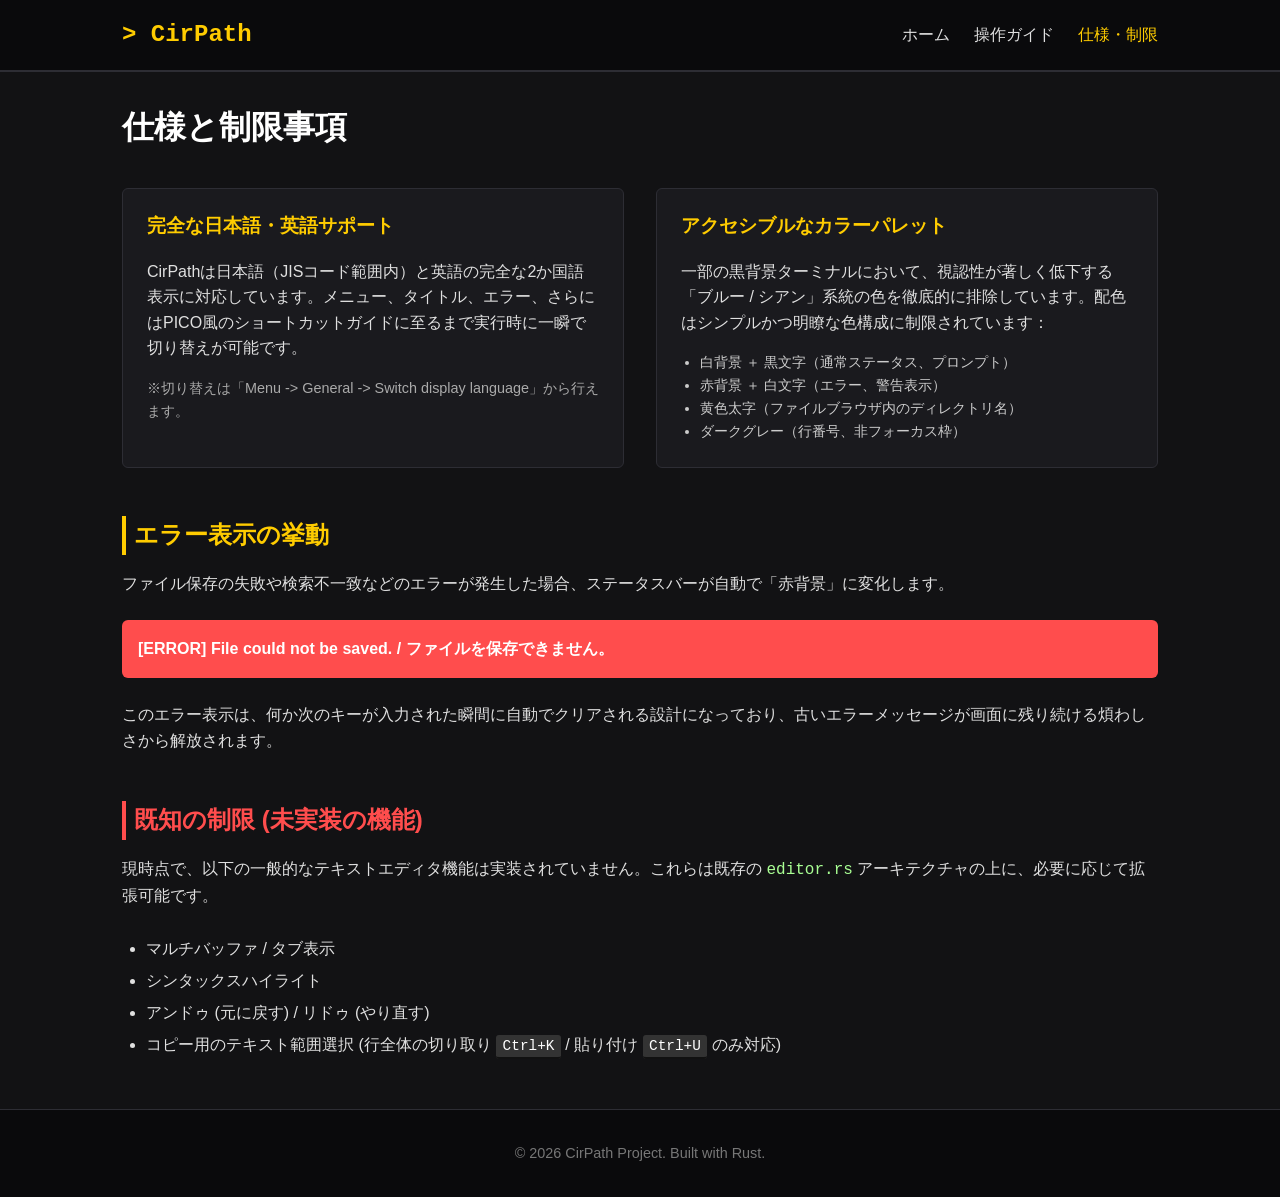
==== docs/about.html @ 422ebf49 "Add about page and refactor docs layout Add a new docs/about.html that documents specifications and " ====
<!doctype html>
<html lang="ja">
    <head>
        <meta charset="UTF-8" />
        <meta name="viewport" content="width=device-width, initial-scale=1.0" />
        <title>仕様・制限 - CirPath</title>
        <link rel="stylesheet" href="style.css" />
    </head>
    <body>
        <header>
            <div class="nav-container">
                <a href="index.html" class="logo">> CirPath</a>
                <nav>
                    <ul>
                        <li><a href="index.html">ホーム</a></li>
                        <li><a href="docs.html">操作ガイド</a></li>
                        <li>
                            <a href="about.html" class="active">仕様・制限</a>
                        </li>
                    </ul>
                </nav>
            </div>
        </header>

        <main>
            <h1
                style="
                    margin-bottom: 2rem;
                    font-family: var(--font-mono);
                    color: var(--text-light);
                "
            >
                仕様と制限事項
            </h1>

            <div class="grid">
                <div class="card">
                    <h3>完全な日本語・英語サポート</h3>
                    <p>
                        CirPathは日本語（JISコード範囲内）と英語の完全な2か国語表示に対応しています。メニュー、タイトル、エラー、さらにはPICO風のショートカットガイドに至るまで実行時に一瞬で切り替えが可能です。
                    </p>
                    <p style="margin-top: 1rem; font-size: 0.9rem; color: #aaa">
                        ※切り替えは「Menu -> General -> Switch display
                        language」から行えます。
                    </p>
                </div>

                <div class="card">
                    <h3>アクセシブルなカラーパレット</h3>
                    <p>
                        一部の黒背景ターミナルにおいて、視認性が著しく低下する「ブルー
                        /
                        シアン」系統の色を徹底的に排除しています。配色はシンプルかつ明瞭な色構成に制限されています：
                    </p>
                    <ul
                        style="
                            margin-top: 1rem;
                            padding-left: 1.2rem;
                            font-size: 0.9rem;
                            color: #ccc;
                        "
                    >
                        <li>白背景 ＋ 黒文字（通常ステータス、プロンプト）</li>
                        <li>赤背景 ＋ 白文字（エラー、警告表示）</li>
                        <li>黄色太字（ファイルブラウザ内のディレクトリ名）</li>
                        <li>ダークグレー（行番号、非フォーカス枠）</li>
                    </ul>
                </div>
            </div>

            <section style="margin-bottom: 3rem">
                <h2
                    style="
                        color: var(--accent-yellow);
                        margin-bottom: 1rem;
                        border-left: 4px solid var(--accent-yellow);
                        padding-left: 0.5rem;
                    "
                >
                    エラー表示の挙動
                </h2>
                <p>
                    ファイル保存の失敗や検索不一致などのエラーが発生した場合、ステータスバーが自動で「赤背景」に変化します。
                </p>
                <div class="error-callout">
                    [ERROR] File could not be saved. /
                    ファイルを保存できません。
                </div>
                <p>
                    このエラー表示は、何か次のキーが入力された瞬間に自動でクリアされる設計になっており、古いエラーメッセージが画面に残り続ける煩わしさから解放されます。
                </p>
            </section>

            <section style="margin-bottom: 3rem">
                <h2
                    style="
                        color: var(--accent-red);
                        margin-bottom: 1rem;
                        border-left: 4px solid var(--accent-red);
                        padding-left: 0.5rem;
                    "
                >
                    既知の制限 (未実装の機能)
                </h2>
                <p>
                    現時点で、以下の一般的なテキストエディタ機能は実装されていません。これらは既存の
                    <code>editor.rs</code>
                    アーキテクチャの上に、必要に応じて拡張可能です。
                </p>
                <ul
                    style="
                        margin: 1.5rem 0;
                        padding-left: 1.5rem;
                        line-height: 2;
                    "
                >
                    <li>マルチバッファ / タブ表示</li>
                    <li>シンタックスハイライト</li>
                    <li>アンドゥ (元に戻す) / リドゥ (やり直す)</li>
                    <li>
                        コピー用のテキスト範囲選択 (行全体の切り取り
                        <kbd>Ctrl+K</kbd> / 貼り付け <kbd>Ctrl+U</kbd> のみ対応)
                    </li>
                </ul>
            </section>
        </main>

        <footer>&copy; 2026 CirPath Project. Built with Rust.</footer>
    </body>
</html>
---- docs/style.css ----
/* style.css */
:root {
    --bg-color: #121214;
    --card-bg: #1a1a1e;
    --text-color: #e0e0e0;
    --text-light: #ffffff;
    --accent-yellow: #ffcc00;
    --accent-red: #ff4d4d;
    --border-color: #2d2d34;
    --font-mono: "Courier New", Courier, monospace;
}

* {
    box-sizing: border-box;
    margin: 0;
    padding: 0;
}

body {
    background-color: var(--bg-color);
    color: var(--text-color);
    font-family:
        -apple-system, BlinkMacSystemFont, "Segoe UI", Roboto, "Helvetica Neue",
        Arial, sans-serif;
    line-height: 1.6;
}

header {
    background-color: #0a0a0c;
    border-bottom: 2px solid var(--border-color);
    position: sticky;
    top: 0;
    z-index: 100;
}

.nav-container {
    max-width: 1100px;
    margin: 0 auto;
    display: flex;
    justify-content: space-between;
    align-items: center;
    padding: 1rem 2rem;
}

.logo {
    font-family: var(--font-mono);
    font-size: 1.5rem;
    font-weight: bold;
    color: var(--accent-yellow);
    text-decoration: none;
}

nav ul {
    display: flex;
    list-style: none;
    gap: 1.5rem;
}

nav a {
    color: var(--text-color);
    text-decoration: none;
    font-weight: 500;
    transition: color 0.2s;
}

nav a:hover,
nav a.active {
    color: var(--accent-yellow);
}

main {
    max-width: 1100px;
    margin: 2rem auto;
    padding: 0 2rem;
    min-height: calc(100vh - 160px);
}

/* ヒーローセクション */
.hero {
    text-align: center;
    padding: 4rem 1rem;
    background: radial-gradient(
        circle at center,
        #1e1e24 0%,
        var(--bg-color) 100%
    );
    border-radius: 8px;
    margin-bottom: 3rem;
    border: 1px solid var(--border-color);
}

.hero h1 {
    font-family: var(--font-mono);
    font-size: 3rem;
    color: var(--text-light);
    margin-bottom: 1rem;
}

.hero p {
    font-size: 1.25rem;
    max-width: 700px;
    margin: 0 auto 2rem auto;
    color: #b0b0b5;
}

.btn {
    display: inline-block;
    background-color: var(--accent-yellow);
    color: #000;
    padding: 0.75rem 1.5rem;
    font-weight: bold;
    text-decoration: none;
    border-radius: 4px;
    transition: opacity 0.2s;
}

.btn:hover {
    opacity: 0.9;
}

/* グリッドレイアウト */
.grid {
    display: grid;
    grid-template-columns: repeat(auto-fit, minmax(300px, 1fr));
    gap: 2rem;
    margin-bottom: 3rem;
}

.card {
    background-color: var(--card-bg);
    border: 1px solid var(--border-color);
    border-radius: 6px;
    padding: 1.5rem;
}

.card h3 {
    color: var(--accent-yellow);
    margin-bottom: 1rem;
    font-family: var(--font-mono);
}

/* コード・ターミナル表示 */
pre {
    background-color: #000;
    border: 1px solid var(--border-color);
    padding: 1rem;
    border-radius: 6px;
    overflow-x: auto;
    margin: 1rem 0;
}

code {
    font-family: var(--font-mono);
    color: #a9ff94;
}

/* テーブルスタイル */
table {
    width: 100%;
    border-collapse: collapse;
    margin: 1.5rem 0;
    background-color: var(--card-bg);
    border: 1px solid var(--border-color);
}

th,
td {
    padding: 0.75rem 1rem;
    text-align: left;
    border-bottom: 1px solid var(--border-color);
}

th {
    background-color: #0a0a0c;
    color: var(--accent-yellow);
    font-family: var(--font-mono);
}

tr:hover {
    background-color: #22222a;
}

kbd {
    background-color: #333;
    color: var(--text-light);
    padding: 0.2rem 0.4rem;
    border-radius: 3px;
    font-family: var(--font-mono);
    font-size: 0.9rem;
    border-bottom: 2px solid #111;
}

/* フッター */
footer {
    background-color: #0a0a0c;
    border-top: 1px solid var(--border-color);
    text-align: center;
    padding: 2rem;
    color: #777;
    font-size: 0.9rem;
}

/* エラーステータス風コールアウト */
.error-callout {
    background-color: var(--accent-red);
    color: white;
    padding: 1rem;
    border-radius: 6px;
    margin: 1.5rem 0;
    font-weight: bold;
}
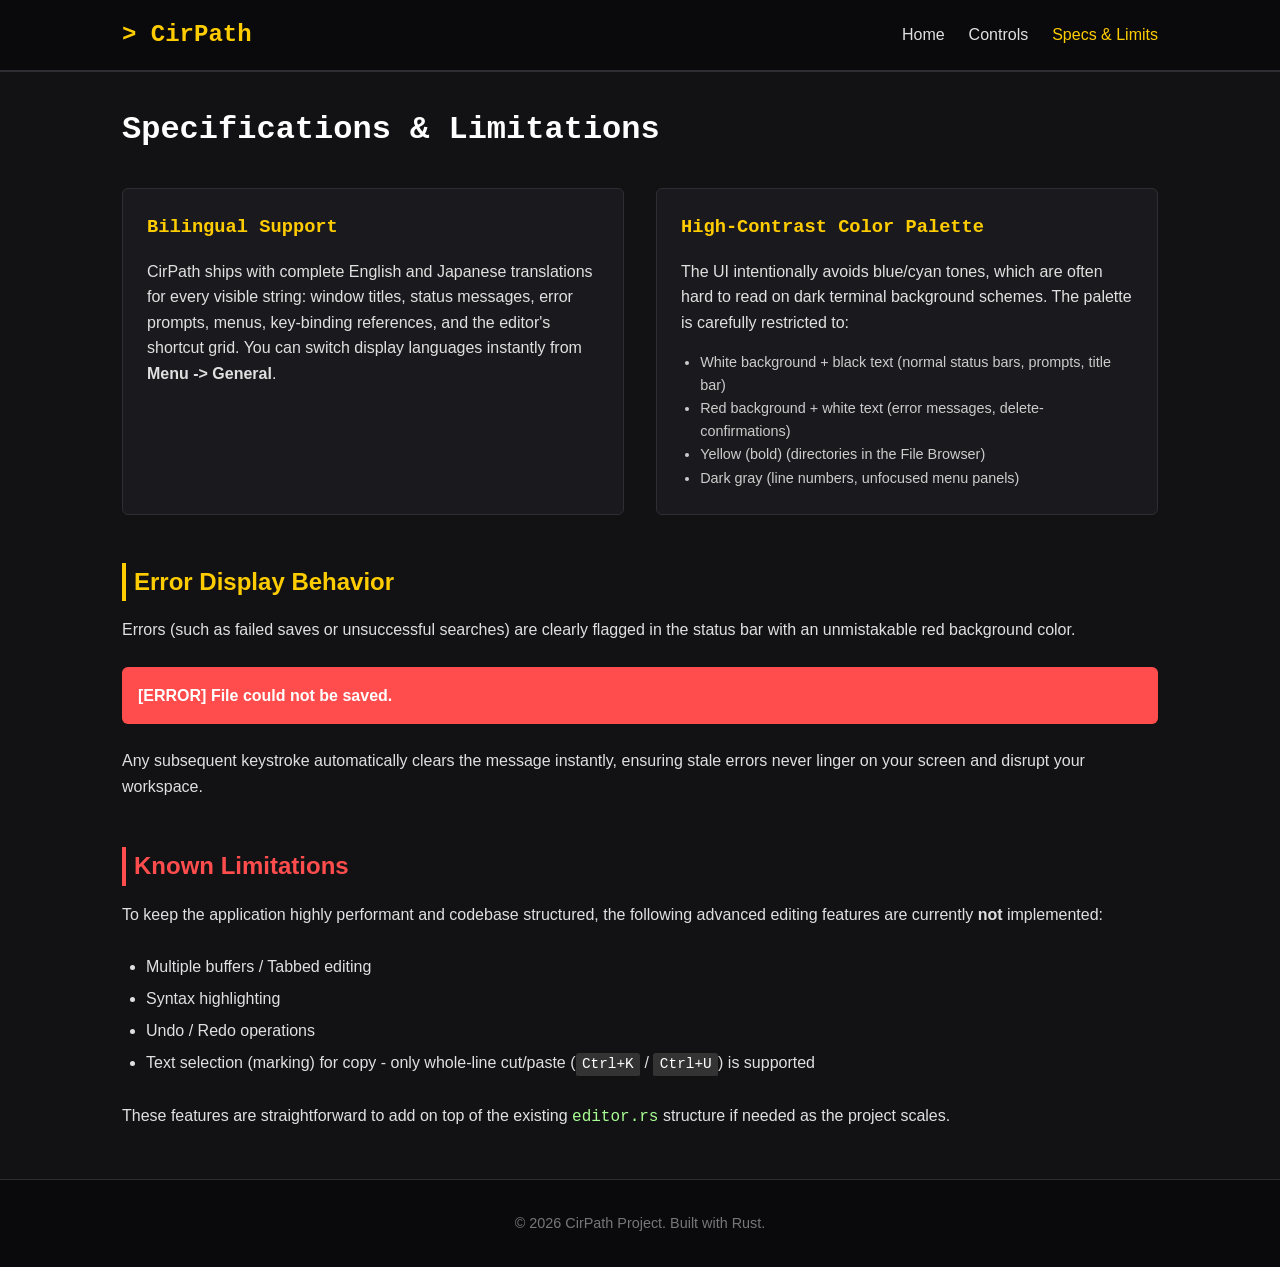
==== commit fd82a676: "Translate docs to English Convert documentation from Japanese to English across docs/*.html and styl" ====
--- a/docs/about.html
+++ b/docs/about.html
@@ -1,9 +1,9 @@
 <!doctype html>
-<html lang="ja">
+<html lang="en">
     <head>
         <meta charset="UTF-8" />
         <meta name="viewport" content="width=device-width, initial-scale=1.0" />
-        <title>仕様・制限 - CirPath</title>
+        <title>Specs & Limitations - CirPath</title>
         <link rel="stylesheet" href="style.css" />
     </head>
     <body>
@@ -12,10 +12,12 @@
                 <a href="index.html" class="logo">> CirPath</a>
                 <nav>
                     <ul>
-                        <li><a href="index.html">ホーム</a></li>
-                        <li><a href="docs.html">操作ガイド</a></li>
+                        <li><a href="index.html">Home</a></li>
+                        <li><a href="docs.html">Controls</a></li>
                         <li>
-                            <a href="about.html" class="active">仕様・制限</a>
+                            <a href="about.html" class="active"
+                                >Specs & Limits</a
+                            >
                         </li>
                     </ul>
                 </nav>
@@ -30,27 +32,28 @@
                     color: var(--text-light);
                 "
             >
-                仕様と制限事項
+                Specifications & Limitations
             </h1>
 
             <div class="grid">
                 <div class="card">
-                    <h3>完全な日本語・英語サポート</h3>
+                    <h3>Bilingual Support</h3>
                     <p>
-                        CirPathは日本語（JISコード範囲内）と英語の完全な2か国語表示に対応しています。メニュー、タイトル、エラー、さらにはPICO風のショートカットガイドに至るまで実行時に一瞬で切り替えが可能です。
-                    </p>
-                    <p style="margin-top: 1rem; font-size: 0.9rem; color: #aaa">
-                        ※切り替えは「Menu -> General -> Switch display
-                        language」から行えます。
+                        CirPath ships with complete English and Japanese
+                        translations for every visible string: window titles,
+                        status messages, error prompts, menus, key-binding
+                        references, and the editor's shortcut grid. You can
+                        switch display languages instantly from
+                        <strong>Menu -> General</strong>.
                     </p>
                 </div>
 
                 <div class="card">
-                    <h3>アクセシブルなカラーパレット</h3>
+                    <h3>High-Contrast Color Palette</h3>
                     <p>
-                        一部の黒背景ターミナルにおいて、視認性が著しく低下する「ブルー
-                        /
-                        シアン」系統の色を徹底的に排除しています。配色はシンプルかつ明瞭な色構成に制限されています：
+                        The UI intentionally avoids blue/cyan tones, which are
+                        often hard to read on dark terminal background schemes.
+                        The palette is carefully restricted to:
                     </p>
                     <ul
                         style="
@@ -60,10 +63,16 @@
                             color: #ccc;
                         "
                     >
-                        <li>白背景 ＋ 黒文字（通常ステータス、プロンプト）</li>
-                        <li>赤背景 ＋ 白文字（エラー、警告表示）</li>
-                        <li>黄色太字（ファイルブラウザ内のディレクトリ名）</li>
-                        <li>ダークグレー（行番号、非フォーカス枠）</li>
+                        <li>
+                            White background + black text (normal status bars,
+                            prompts, title bar)
+                        </li>
+                        <li>
+                            Red background + white text (error messages,
+                            delete-confirmations)
+                        </li>
+                        <li>Yellow (bold) (directories in the File Browser)</li>
+                        <li>Dark gray (line numbers, unfocused menu panels)</li>
                     </ul>
                 </div>
             </div>
@@ -77,17 +86,20 @@
                         padding-left: 0.5rem;
                     "
                 >
-                    エラー表示の挙動
+                    Error Display Behavior
                 </h2>
                 <p>
-                    ファイル保存の失敗や検索不一致などのエラーが発生した場合、ステータスバーが自動で「赤背景」に変化します。
+                    Errors (such as failed saves or unsuccessful searches) are
+                    clearly flagged in the status bar with an unmistakable red
+                    background color.
                 </p>
                 <div class="error-callout">
-                    [ERROR] File could not be saved. /
-                    ファイルを保存できません。
+                    [ERROR] File could not be saved.
                 </div>
                 <p>
-                    このエラー表示は、何か次のキーが入力された瞬間に自動でクリアされる設計になっており、古いエラーメッセージが画面に残り続ける煩わしさから解放されます。
+                    Any subsequent keystroke automatically clears the message
+                    instantly, ensuring stale errors never linger on your screen
+                    and disrupt your workspace.
                 </p>
             </section>
 
@@ -100,12 +112,12 @@
                         padding-left: 0.5rem;
                     "
                 >
-                    既知の制限 (未実装の機能)
+                    Known Limitations
                 </h2>
                 <p>
-                    現時点で、以下の一般的なテキストエディタ機能は実装されていません。これらは既存の
-                    <code>editor.rs</code>
-                    アーキテクチャの上に、必要に応じて拡張可能です。
+                    To keep the application highly performant and codebase
+                    structured, the following advanced editing features are
+                    currently <strong>not</strong> implemented:
                 </p>
                 <ul
                     style="
@@ -114,14 +126,20 @@
                         line-height: 2;
                     "
                 >
-                    <li>マルチバッファ / タブ表示</li>
-                    <li>シンタックスハイライト</li>
-                    <li>アンドゥ (元に戻す) / リドゥ (やり直す)</li>
+                    <li>Multiple buffers / Tabbed editing</li>
+                    <li>Syntax highlighting</li>
+                    <li>Undo / Redo operations</li>
                     <li>
-                        コピー用のテキスト範囲選択 (行全体の切り取り
-                        <kbd>Ctrl+K</kbd> / 貼り付け <kbd>Ctrl+U</kbd> のみ対応)
+                        Text selection (marking) for copy - only whole-line
+                        cut/paste (<kbd>Ctrl+K</kbd> / <kbd>Ctrl+U</kbd>) is
+                        supported
                     </li>
                 </ul>
+                <p>
+                    These features are straightforward to add on top of the
+                    existing <code>editor.rs</code> structure if needed as the
+                    project scales.
+                </p>
             </section>
         </main>
 
--- a/docs/style.css
+++ b/docs/style.css
@@ -75,7 +75,7 @@
     min-height: calc(100vh - 160px);
 }
 
-/* ヒーローセクション */
+/* Hero Section */
 .hero {
     text-align: center;
     padding: 4rem 1rem;
@@ -118,7 +118,7 @@
     opacity: 0.9;
 }
 
-/* グリッドレイアウト */
+/* Grid Layout */
 .grid {
     display: grid;
     grid-template-columns: repeat(auto-fit, minmax(300px, 1fr));
@@ -139,7 +139,7 @@
     font-family: var(--font-mono);
 }
 
-/* コード・ターミナル表示 */
+/* Code & Terminal Blocks */
 pre {
     background-color: #000;
     border: 1px solid var(--border-color);
@@ -154,7 +154,7 @@
     color: #a9ff94;
 }
 
-/* テーブルスタイル */
+/* Tables */
 table {
     width: 100%;
     border-collapse: collapse;
@@ -190,7 +190,7 @@
     border-bottom: 2px solid #111;
 }
 
-/* フッター */
+/* Footer */
 footer {
     background-color: #0a0a0c;
     border-top: 1px solid var(--border-color);
@@ -200,7 +200,7 @@
     font-size: 0.9rem;
 }
 
-/* エラーステータス風コールアウト */
+/* Error Alert Style */
 .error-callout {
     background-color: var(--accent-red);
     color: white;
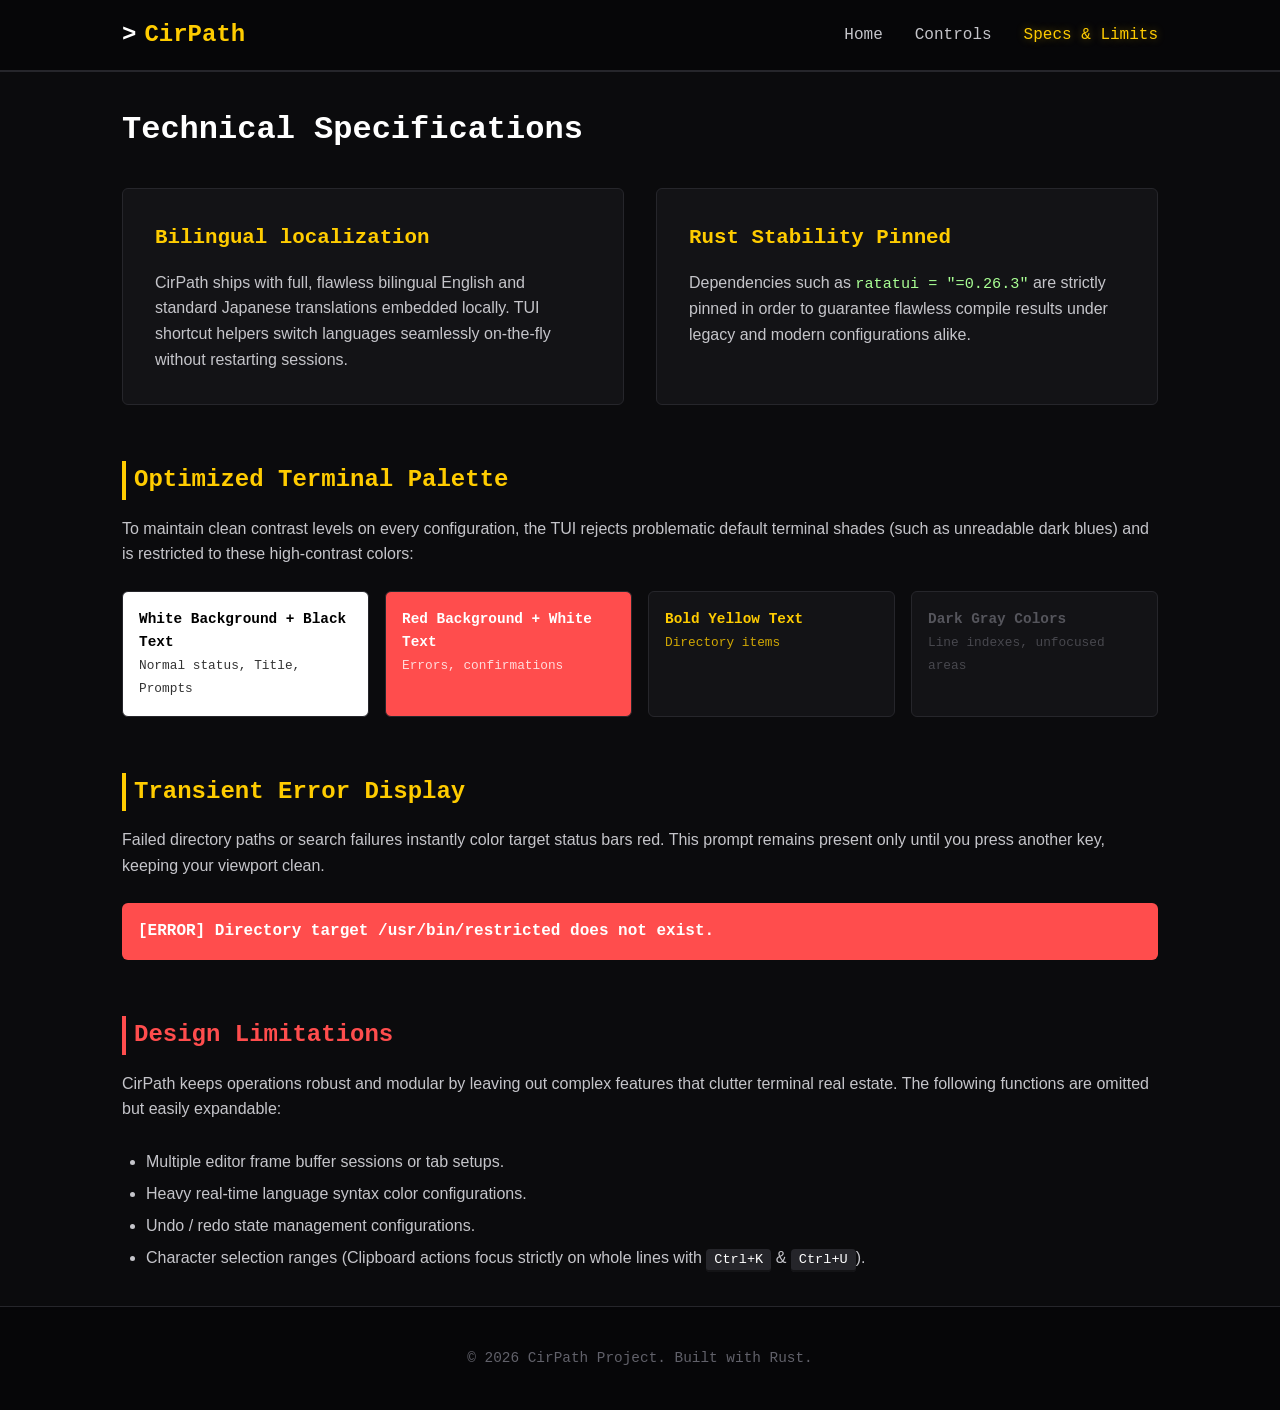
==== commit 77b9717f: "Add interactive features and mobile UI to docs Enhance documentation website with JavaScript interac" ====
--- a/docs/about.html
+++ b/docs/about.html
@@ -3,15 +3,24 @@
     <head>
         <meta charset="UTF-8" />
         <meta name="viewport" content="width=device-width, initial-scale=1.0" />
-        <title>Specs & Limitations - CirPath</title>
+        <title>Specs & Limits - CirPath</title>
         <link rel="stylesheet" href="style.css" />
     </head>
     <body>
         <header>
             <div class="nav-container">
-                <a href="index.html" class="logo">> CirPath</a>
+                <a href="index.html" class="logo">CirPath</a>
+                <button
+                    class="menu-toggle"
+                    id="menu-toggle"
+                    aria-label="Toggle navigation menu"
+                >
+                    <span></span>
+                    <span></span>
+                    <span></span>
+                </button>
                 <nav>
-                    <ul>
+                    <ul id="nav-links">
                         <li><a href="index.html">Home</a></li>
                         <li><a href="docs.html">Controls</a></li>
                         <li>
@@ -32,92 +41,153 @@
                     color: var(--text-light);
                 "
             >
-                Specifications & Limitations
+                Technical Specifications
             </h1>
 
             <div class="grid">
                 <div class="card">
-                    <h3>Bilingual Support</h3>
+                    <h3>Bilingual localization</h3>
                     <p>
-                        CirPath ships with complete English and Japanese
-                        translations for every visible string: window titles,
-                        status messages, error prompts, menus, key-binding
-                        references, and the editor's shortcut grid. You can
-                        switch display languages instantly from
-                        <strong>Menu -> General</strong>.
+                        CirPath ships with full, flawless bilingual English and
+                        standard Japanese translations embedded locally. TUI
+                        shortcut helpers switch languages seamlessly on-the-fly
+                        without restarting sessions.
                     </p>
                 </div>
-
                 <div class="card">
-                    <h3>High-Contrast Color Palette</h3>
+                    <h3>Rust Stability Pinned</h3>
                     <p>
-                        The UI intentionally avoids blue/cyan tones, which are
-                        often hard to read on dark terminal background schemes.
-                        The palette is carefully restricted to:
+                        Dependencies such as
+                        <code>ratatui = "=0.26.3"</code> are strictly pinned in
+                        order to guarantee flawless compile results under legacy
+                        and modern configurations alike.
                     </p>
-                    <ul
-                        style="
-                            margin-top: 1rem;
-                            padding-left: 1.2rem;
-                            font-size: 0.9rem;
-                            color: #ccc;
-                        "
-                    >
-                        <li>
-                            White background + black text (normal status bars,
-                            prompts, title bar)
-                        </li>
-                        <li>
-                            Red background + white text (error messages,
-                            delete-confirmations)
-                        </li>
-                        <li>Yellow (bold) (directories in the File Browser)</li>
-                        <li>Dark gray (line numbers, unfocused menu panels)</li>
-                    </ul>
                 </div>
             </div>
 
-            <section style="margin-bottom: 3rem">
+            <section style="margin-bottom: 3.5rem">
                 <h2
                     style="
                         color: var(--accent-yellow);
                         margin-bottom: 1rem;
                         border-left: 4px solid var(--accent-yellow);
                         padding-left: 0.5rem;
-                    "
-                >
-                    Error Display Behavior
+                        font-family: var(--font-mono);
+                    "
+                >
+                    Optimized Terminal Palette
                 </h2>
-                <p>
-                    Errors (such as failed saves or unsuccessful searches) are
-                    clearly flagged in the status bar with an unmistakable red
-                    background color.
+                <p style="margin-bottom: 1.5rem">
+                    To maintain clean contrast levels on every configuration,
+                    the TUI rejects problematic default terminal shades (such as
+                    unreadable dark blues) and is restricted to these
+                    high-contrast colors:
+                </p>
+
+                <div class="color-palette-grid">
+                    <div
+                        class="color-box"
+                        style="background-color: #ffffff; color: #000000"
+                    >
+                        White Background + Black Text<br />
+                        <span
+                            style="
+                                font-size: 0.8rem;
+                                opacity: 0.8;
+                                font-weight: normal;
+                            "
+                            >Normal status, Title, Prompts</span
+                        >
+                    </div>
+                    <div
+                        class="color-box"
+                        style="
+                            background-color: var(--accent-red);
+                            color: #ffffff;
+                        "
+                    >
+                        Red Background + White Text<br />
+                        <span
+                            style="
+                                font-size: 0.8rem;
+                                opacity: 0.8;
+                                font-weight: normal;
+                            "
+                            >Errors, confirmations</span
+                        >
+                    </div>
+                    <div
+                        class="color-box"
+                        style="
+                            background-color: #131316;
+                            color: var(--accent-yellow);
+                        "
+                    >
+                        Bold Yellow Text<br />
+                        <span
+                            style="
+                                font-size: 0.8rem;
+                                opacity: 0.8;
+                                font-weight: normal;
+                            "
+                            >Directory items</span
+                        >
+                    </div>
+                    <div
+                        class="color-box"
+                        style="background-color: #131316; color: #55555c"
+                    >
+                        Dark Gray Colors<br />
+                        <span
+                            style="
+                                font-size: 0.8rem;
+                                opacity: 0.8;
+                                font-weight: normal;
+                            "
+                            >Line indexes, unfocused areas</span
+                        >
+                    </div>
+                </div>
+            </section>
+
+            <section style="margin-bottom: 3.5rem">
+                <h2
+                    style="
+                        color: var(--accent-yellow);
+                        margin-bottom: 1rem;
+                        border-left: 4px solid var(--accent-yellow);
+                        padding-left: 0.5rem;
+                        font-family: var(--font-mono);
+                    "
+                >
+                    Transient Error Display
+                </h2>
+                <p style="margin-bottom: 1rem">
+                    Failed directory paths or search failures instantly color
+                    target status bars red. This prompt remains present only
+                    until you press another key, keeping your viewport clean.
                 </p>
                 <div class="error-callout">
-                    [ERROR] File could not be saved.
-                </div>
-                <p>
-                    Any subsequent keystroke automatically clears the message
-                    instantly, ensuring stale errors never linger on your screen
-                    and disrupt your workspace.
-                </p>
+                    [ERROR] Directory target /usr/bin/restricted does not exist.
+                </div>
             </section>
 
-            <section style="margin-bottom: 3rem">
+            <section style="margin-bottom: 2rem">
                 <h2
                     style="
                         color: var(--accent-red);
                         margin-bottom: 1rem;
                         border-left: 4px solid var(--accent-red);
                         padding-left: 0.5rem;
-                    "
-                >
-                    Known Limitations
+                        font-family: var(--font-mono);
+                    "
+                >
+                    Design Limitations
                 </h2>
                 <p>
-                    To keep the application highly performant and codebase
-                    structured, the following advanced editing features are
-                    currently <strong>not</strong> implemented:
+                    CirPath keeps operations robust and modular by leaving out
+                    complex features that clutter terminal real estate. The
+                    following functions are omitted but easily expandable:
                 </p>
                 <ul
                     style="
@@ -126,23 +196,24 @@
                         line-height: 2;
                     "
                 >
-                    <li>Multiple buffers / Tabbed editing</li>
-                    <li>Syntax highlighting</li>
-                    <li>Undo / Redo operations</li>
                     <li>
-                        Text selection (marking) for copy - only whole-line
-                        cut/paste (<kbd>Ctrl+K</kbd> / <kbd>Ctrl+U</kbd>) is
-                        supported
+                        Multiple editor frame buffer sessions or tab setups.
+                    </li>
+                    <li>
+                        Heavy real-time language syntax color configurations.
+                    </li>
+                    <li>Undo / redo state management configurations.</li>
+                    <li>
+                        Character selection ranges (Clipboard actions focus
+                        strictly on whole lines with <kbd>Ctrl+K</kbd> &
+                        <kbd>Ctrl+U</kbd>).
                     </li>
                 </ul>
-                <p>
-                    These features are straightforward to add on top of the
-                    existing <code>editor.rs</code> structure if needed as the
-                    project scales.
-                </p>
             </section>
         </main>
 
         <footer>&copy; 2026 CirPath Project. Built with Rust.</footer>
+
+        <script src="app.js"></script>
     </body>
 </html>
--- a/docs/style.css
+++ b/docs/style.css
@@ -1,13 +1,14 @@
 /* style.css */
 :root {
-    --bg-color: #121214;
-    --card-bg: #1a1a1e;
-    --text-color: #e0e0e0;
+    --bg-color: #0b0b0d;
+    --card-bg: #131316;
+    --text-color: #c5c5ca;
     --text-light: #ffffff;
     --accent-yellow: #ffcc00;
     --accent-red: #ff4d4d;
-    --border-color: #2d2d34;
+    --border-color: #26262b;
     --font-mono: "Courier New", Courier, monospace;
+    --terminal-green: #39ff14;
 }
 
 * {
@@ -16,17 +17,34 @@
     padding: 0;
 }
 
+/* Custom Scrollbar for Terminal Vibe */
+::-webkit-scrollbar {
+    width: 8px;
+    height: 8px;
+}
+::-webkit-scrollbar-track {
+    background: #0b0b0d;
+}
+::-webkit-scrollbar-thumb {
+    background: #26262b;
+    border-radius: 4px;
+}
+::-webkit-scrollbar-thumb:hover {
+    background: var(--accent-yellow);
+}
+
 body {
     background-color: var(--bg-color);
     color: var(--text-color);
     font-family:
-        -apple-system, BlinkMacSystemFont, "Segoe UI", Roboto, "Helvetica Neue",
-        Arial, sans-serif;
+        -apple-system, BlinkMacSystemFont, "Segoe UI", Roboto, sans-serif;
     line-height: 1.6;
-}
-
+    overflow-x: hidden;
+}
+
+/* Header & Navigation */
 header {
-    background-color: #0a0a0c;
+    background-color: #060608;
     border-bottom: 2px solid var(--border-color);
     position: sticky;
     top: 0;
@@ -48,159 +66,427 @@
     font-weight: bold;
     color: var(--accent-yellow);
     text-decoration: none;
+    display: flex;
+    align-items: center;
+    gap: 0.5rem;
+}
+
+.logo::before {
+    content: ">";
+    color: var(--text-light);
+}
+
+/* Hamburger Menu Toggle */
+.menu-toggle {
+    display: none;
+    flex-direction: column;
+    gap: 5px;
+    background: none;
+    border: none;
+    cursor: pointer;
+}
+
+.menu-toggle span {
+    display: block;
+    width: 25px;
+    height: 2px;
+    background-color: var(--text-color);
+    transition: 0.3s;
 }
 
 nav ul {
     display: flex;
     list-style: none;
-    gap: 1.5rem;
+    gap: 2rem;
 }
 
 nav a {
     color: var(--text-color);
     text-decoration: none;
     font-weight: 500;
-    transition: color 0.2s;
+    font-family: var(--font-mono);
+    transition:
+        color 0.2s,
+        text-shadow 0.2s;
+    padding: 0.5rem 0;
 }
 
 nav a:hover,
 nav a.active {
     color: var(--accent-yellow);
-}
-
+    text-shadow: 0 0 8px rgba(255, 204, 0, 0.4);
+}
+
+/* Main Container */
 main {
     max-width: 1100px;
     margin: 2rem auto;
     padding: 0 2rem;
-    min-height: calc(100vh - 160px);
+    min-height: calc(100vh - 200px);
 }
 
 /* Hero Section */
 .hero {
     text-align: center;
-    padding: 4rem 1rem;
+    padding: 5rem 1.5rem;
     background: radial-gradient(
         circle at center,
-        #1e1e24 0%,
+        #18181f 0%,
         var(--bg-color) 100%
     );
     border-radius: 8px;
-    margin-bottom: 3rem;
-    border: 1px solid var(--border-color);
+    margin-bottom: 3.5rem;
+    border: 1px solid var(--border-color);
+    position: relative;
 }
 
 .hero h1 {
     font-family: var(--font-mono);
-    font-size: 3rem;
+    font-size: 3.5rem;
     color: var(--text-light);
     margin-bottom: 1rem;
+    letter-spacing: -1px;
 }
 
 .hero p {
-    font-size: 1.25rem;
-    max-width: 700px;
-    margin: 0 auto 2rem auto;
-    color: #b0b0b5;
-}
-
+    font-size: 1.3rem;
+    max-width: 750px;
+    margin: 0 auto 2.5rem auto;
+    color: #a0a0a5;
+}
+
+/* Buttons */
 .btn {
     display: inline-block;
     background-color: var(--accent-yellow);
     color: #000;
-    padding: 0.75rem 1.5rem;
+    padding: 0.8rem 2rem;
+    font-family: var(--font-mono);
     font-weight: bold;
     text-decoration: none;
     border-radius: 4px;
-    transition: opacity 0.2s;
+    transition:
+        transform 0.1s,
+        box-shadow 0.2s;
+    border: none;
+    cursor: pointer;
 }
 
 .btn:hover {
-    opacity: 0.9;
-}
-
-/* Grid Layout */
+    transform: translateY(-2px);
+    box-shadow: 0 4px 15px rgba(255, 204, 0, 0.3);
+}
+
+.btn-secondary {
+    background-color: transparent;
+    color: var(--text-light);
+    border: 1px solid var(--border-color);
+    margin-left: 1rem;
+}
+
+.btn-secondary:hover {
+    background-color: #16161a;
+    border-color: var(--accent-yellow);
+    box-shadow: none;
+}
+
+/* Grid System */
 .grid {
     display: grid;
-    grid-template-columns: repeat(auto-fit, minmax(300px, 1fr));
+    grid-template-columns: repeat(auto-fit, minmax(320px, 1fr));
     gap: 2rem;
-    margin-bottom: 3rem;
+    margin-bottom: 3.5rem;
 }
 
 .card {
     background-color: var(--card-bg);
     border: 1px solid var(--border-color);
     border-radius: 6px;
+    padding: 2rem;
+    transition: border-color 0.3s;
+}
+
+.card:hover {
+    border-color: #44444c;
+}
+
+.card h3 {
+    color: var(--accent-yellow);
+    margin-bottom: 1rem;
+    font-family: var(--font-mono);
+    font-size: 1.3rem;
+    display: flex;
+    align-items: center;
+    gap: 0.5rem;
+}
+
+/* Dynamic Interactive Terminal Simulator */
+.terminal-simulator {
+    background-color: #000;
+    border: 2px solid var(--border-color);
+    border-radius: 8px;
+    overflow: hidden;
+    margin: 3rem 0;
+    font-family: var(--font-mono);
+    box-shadow: 0 10px 30px rgba(0, 0, 0, 0.5);
+}
+
+.terminal-header {
+    background-color: #131316;
+    border-bottom: 1px solid var(--border-color);
+    display: flex;
+    justify-content: space-between;
+    align-items: center;
+    padding: 0.5rem 1rem;
+}
+
+.terminal-dots {
+    display: flex;
+    gap: 6px;
+}
+
+.terminal-dot {
+    width: 12px;
+    height: 12px;
+    border-radius: 50%;
+    background-color: #333;
+}
+
+.terminal-dot.red {
+    background-color: var(--accent-red);
+}
+.terminal-dot.yellow {
+    background-color: var(--accent-yellow);
+}
+.terminal-dot.green {
+    background-color: #28c93f;
+}
+
+.terminal-tabs {
+    display: flex;
+    gap: 0.2rem;
+}
+
+.terminal-tab-btn {
+    background: none;
+    border: none;
+    color: #777;
+    padding: 0.4rem 1rem;
+    cursor: pointer;
+    font-family: var(--font-mono);
+    font-size: 0.9rem;
+    font-weight: bold;
+    border-radius: 4px 4px 0 0;
+    transition: 0.2s;
+}
+
+.terminal-tab-btn:hover {
+    color: var(--text-light);
+}
+
+.terminal-tab-btn.active {
+    background-color: #1f1f24;
+    color: var(--accent-yellow);
+    border-bottom: 2px solid var(--accent-yellow);
+}
+
+.terminal-body {
     padding: 1.5rem;
-}
-
-.card h3 {
-    color: var(--accent-yellow);
+    min-height: 280px;
+    font-size: 0.95rem;
+    line-height: 1.5;
+    background-color: #050507;
+    position: relative;
+}
+
+/* Simulated TUI Elements */
+.tui-title-bar {
+    background-color: #fff;
+    color: #000;
+    padding: 2px 10px;
+    font-weight: bold;
+    display: flex;
+    justify-content: space-between;
+    font-size: 0.85rem;
     margin-bottom: 1rem;
-    font-family: var(--font-mono);
-}
-
-/* Code & Terminal Blocks */
+}
+
+.tui-content {
+    min-height: 180px;
+    color: #e0e0e0;
+    white-space: pre-wrap;
+}
+
+.tui-line-nums {
+    color: #555;
+    user-select: none;
+    padding-right: 1rem;
+    border-right: 1px solid #222;
+    margin-right: 1rem;
+    text-align: right;
+    display: inline-block;
+}
+
+.tui-status-bar {
+    background-color: #fff;
+    color: #000;
+    padding: 2px 10px;
+    font-weight: bold;
+    font-size: 0.85rem;
+    margin-top: 1rem;
+    display: flex;
+    justify-content: space-between;
+}
+
+.tui-status-bar.error-msg {
+    background-color: var(--accent-red);
+    color: #fff;
+}
+
+.tui-shortcuts {
+    display: grid;
+    grid-template-columns: repeat(6, 1fr);
+    gap: 0.5rem;
+    margin-top: 0.8rem;
+    font-size: 0.8rem;
+    border-top: 1px solid #222;
+    padding-top: 0.8rem;
+}
+
+.tui-shortcut-item {
+    color: var(--text-light);
+}
+
+.tui-shortcut-item span {
+    color: var(--accent-yellow);
+    font-weight: bold;
+}
+
+/* File Browser Mockup Specifics */
+.directory-entry {
+    color: var(--accent-yellow);
+    font-weight: bold;
+}
+
+.file-entry {
+    color: var(--text-color);
+}
+
+.selected-row {
+    background-color: #222;
+}
+
+/* Code block container with interactive copy button */
+.code-block-wrapper {
+    position: relative;
+    margin: 1.5rem 0;
+}
+
+.copy-btn {
+    position: absolute;
+    top: 10px;
+    right: 10px;
+    background-color: #1f1f24;
+    color: var(--text-color);
+    border: 1px solid var(--border-color);
+    padding: 0.4rem 0.8rem;
+    font-family: var(--font-mono);
+    font-size: 0.8rem;
+    border-radius: 4px;
+    cursor: pointer;
+    transition: 0.2s;
+}
+
+.copy-btn:hover {
+    border-color: var(--accent-yellow);
+    color: var(--accent-yellow);
+}
+
 pre {
-    background-color: #000;
-    border: 1px solid var(--border-color);
-    padding: 1rem;
+    background-color: #050507;
+    border: 1px solid var(--border-color);
+    padding: 1.25rem;
     border-radius: 6px;
     overflow-x: auto;
-    margin: 1rem 0;
 }
 
 code {
     font-family: var(--font-mono);
     color: #a9ff94;
-}
-
-/* Tables */
+    font-size: 0.95rem;
+}
+
+/* Interactive Search Bar for Docs */
+.search-container {
+    margin: 2rem 0;
+    position: relative;
+}
+
+.search-input {
+    width: 100%;
+    background-color: var(--card-bg);
+    border: 2px solid var(--border-color);
+    color: var(--text-light);
+    padding: 1rem 1.5rem;
+    border-radius: 6px;
+    font-size: 1rem;
+    font-family: var(--font-mono);
+    transition:
+        border-color 0.2s,
+        box-shadow 0.2s;
+}
+
+.search-input:focus {
+    outline: none;
+    border-color: var(--accent-yellow);
+    box-shadow: 0 0 10px rgba(255, 204, 0, 0.15);
+}
+
+/* Keyboard Styling */
+kbd {
+    background-color: #25252a;
+    color: var(--text-light);
+    padding: 0.2rem 0.5rem;
+    border-radius: 4px;
+    font-family: var(--font-mono);
+    font-size: 0.85rem;
+    border-bottom: 2px solid #141416;
+}
+
+/* Standard Tables */
 table {
     width: 100%;
     border-collapse: collapse;
     margin: 1.5rem 0;
     background-color: var(--card-bg);
     border: 1px solid var(--border-color);
+    border-radius: 6px;
+    overflow: hidden;
 }
 
 th,
 td {
-    padding: 0.75rem 1rem;
+    padding: 1rem;
     text-align: left;
     border-bottom: 1px solid var(--border-color);
 }
 
 th {
-    background-color: #0a0a0c;
-    color: var(--accent-yellow);
-    font-family: var(--font-mono);
+    background-color: #0b0b0d;
+    color: var(--accent-yellow);
+    font-family: var(--font-mono);
+    font-weight: bold;
 }
 
 tr:hover {
-    background-color: #22222a;
-}
-
-kbd {
-    background-color: #333;
-    color: var(--text-light);
-    padding: 0.2rem 0.4rem;
-    border-radius: 3px;
-    font-family: var(--font-mono);
-    font-size: 0.9rem;
-    border-bottom: 2px solid #111;
-}
-
-/* Footer */
-footer {
-    background-color: #0a0a0c;
-    border-top: 1px solid var(--border-color);
-    text-align: center;
-    padding: 2rem;
-    color: #777;
-    font-size: 0.9rem;
-}
-
-/* Error Alert Style */
+    background-color: #17171c;
+}
+
+tr.hidden {
+    display: none !important;
+}
+
+/* Special Alert and Color Blocks */
 .error-callout {
     background-color: var(--accent-red);
     color: white;
@@ -208,4 +494,75 @@
     border-radius: 6px;
     margin: 1.5rem 0;
     font-weight: bold;
-}
+    font-family: var(--font-mono);
+}
+
+.color-palette-grid {
+    display: grid;
+    grid-template-columns: repeat(auto-fit, minmax(220px, 1fr));
+    gap: 1rem;
+    margin: 1.5rem 0;
+}
+
+.color-box {
+    padding: 1rem;
+    border-radius: 6px;
+    font-family: var(--font-mono);
+    font-weight: bold;
+    font-size: 0.9rem;
+    border: 1px solid var(--border-color);
+}
+
+/* Footer styling */
+footer {
+    background-color: #060608;
+    border-top: 1px solid var(--border-color);
+    text-align: center;
+    padding: 2.5rem;
+    color: #61616a;
+    font-size: 0.9rem;
+    font-family: var(--font-mono);
+}
+
+/* Mobile Responsiveness Rules */
+@media (max-width: 768px) {
+    .nav-container {
+        position: relative;
+        padding: 1rem;
+    }
+    .menu-toggle {
+        display: flex;
+    }
+    nav ul {
+        display: none;
+        flex-direction: column;
+        width: 100%;
+        position: absolute;
+        top: 100%;
+        left: 0;
+        background-color: #060608;
+        border-bottom: 2px solid var(--border-color);
+        padding: 1rem 2rem;
+        gap: 1rem;
+    }
+    nav ul.active {
+        display: flex;
+    }
+    .hero h1 {
+        font-size: 2.5rem;
+    }
+    .hero p {
+        font-size: 1.1rem;
+    }
+    .tui-shortcuts {
+        grid-template-columns: repeat(3, 1fr);
+        gap: 0.4rem;
+    }
+    .btn {
+        width: 100%;
+        margin-bottom: 1rem;
+    }
+    .btn-secondary {
+        margin-left: 0;
+    }
+}
